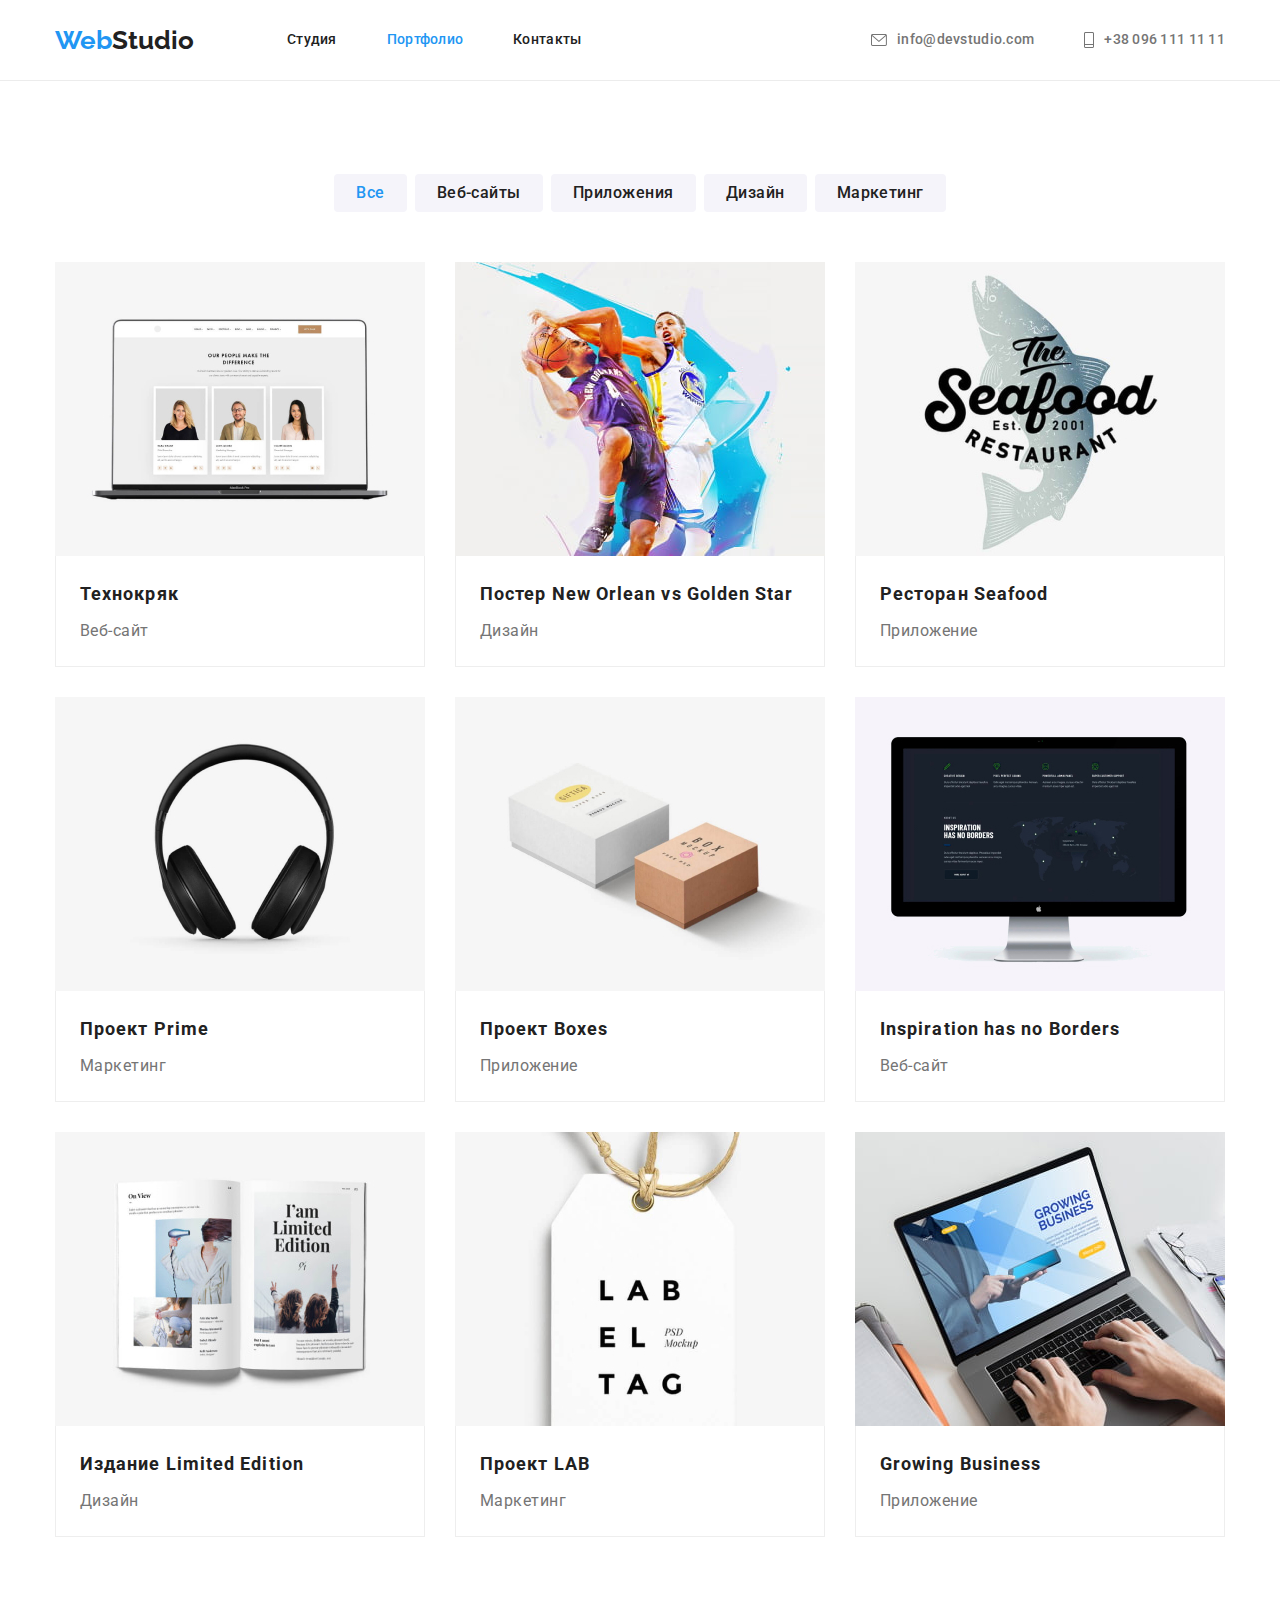
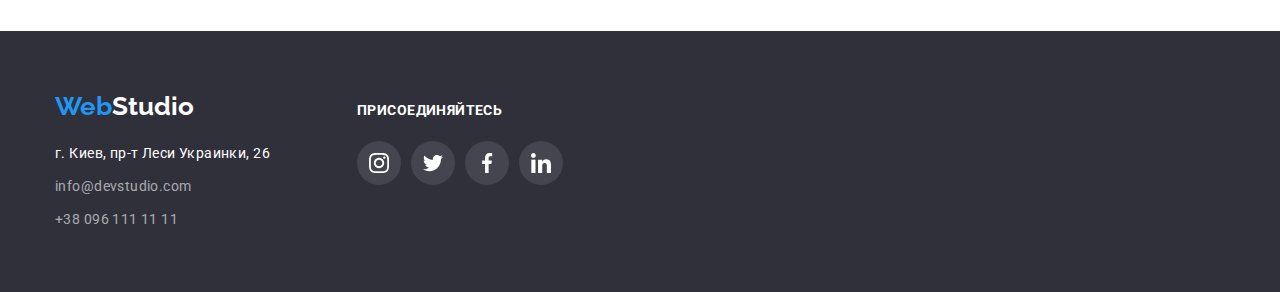
==== portfolio.html @ 27eedb8b "Add new files" ====
<!DOCTYPE html>
<html lang="ru">
  <head>
    <meta charset="UTF-8" />
    <meta http-equiv="X-UA-Compatible" content="IE=edge" />
    <meta name="viewport" content="width=device-width, initial-scale=1.0" />
    <title>WebStudio</title>
    <link
      rel="stylesheet"
      href="https://cdnjs.cloudflare.com/ajax/libs/modern-normalize/1.1.0/modern-normalize.min.css"
      integrity="sha512-wpPYUAdjBVSE4KJnH1VR1HeZfpl1ub8YT/NKx4PuQ5NmX2tKuGu6U/JRp5y+Y8XG2tV+wKQpNHVUX03MfMFn9Q=="
      crossorigin="anonymous"
      referrerpolicy="no-referrer"
    />
    <link rel="preconnect" href="https://fonts.googleapis.com" />
    <link rel="preconnect" href="https://fonts.gstatic.com" crossorigin />
    <link
      href="https://fonts.googleapis.com/css2?family=Raleway:wght@700&family=Roboto:wght@400;500;700;900&display=swap"
      rel="stylesheet"
    />
    <link rel="stylesheet" href="./css/reset.css" />
    <link rel="stylesheet" href="./css/style.css" />
  </head>
  <body>
    <header class="header">
      <div class="container header-container">
        <nav class="header-link">
          <a href="./index.html" class="logo" lang="en"
            >Web<span class="logo-text">Studio</span></a
          >
          <ul class="navigation-list">
            <li class="navigation-item">
              <a href="./index.html" class="navigation link">Студия</a>
            </li>
            <li class="navigation-item">
              <a href="./portfolio.html" class="navigation link current">Портфолио</a>
            </li>
            <li class="navigation-item">
              <a href="#" class="navigation link">Контакты</a>
            </li>
          </ul>
        </nav>
        <ul class="header-contacts">
          <li class="header-contacts-item">
            <a href="mailto:info@devstudio.com" class="header-nav link">
              <svg class="contacts-icon" width="16" height="12">
                <use href="./img/icons.svg#icon-mail"></use>
              </svg>
              info@devstudio.com</a
            >
          </li>
          <li class="header-contacts-item">
            <a href="tel:+380961111111" class="header-nav link">
              <svg class="contacts-icon" width="10" height="16">
                <use href="./img/icons.svg#icon-phone"></use>
              </svg>
              +38 096 111 11 11
            </a>
          </li>
        </ul>
      </div>
    </header>
    <main class="box">
      <section class="section">
        <h1 class="hidden-title">Блок кнопок</h1>
        <div class="container">
          <ul class="button-list">
            <li class="button-item">
              <button type="button" class="portfolio-btn current">Все</button>
            </li>
            <li class="button-item">
              <button type="button" class="portfolio-btn">Веб-сайты</button>
            </li>
            <li class="button-item">
              <button type="button" class="portfolio-btn">Приложения</button>
            </li>
            <li class="button-item">
              <button type="button" class="portfolio-btn">Дизайн</button>
            </li>
            <li class="button-item">
              <button type="button" class="portfolio-btn">Маркетинг</button>
            </li>
          </ul>
          <ul class="benefits">
            <li class="benefits-item">
              <a href="#" class="benefits-link">
                <div class="benefits-card">
                  <img
                    src="./img/img-21.jpg"
                    alt="Веб-сайт Проект 1"
                    width="370"
                    height="294"
                  />
                </div>
                <div class="benefits-content">
                  <h2 class="benefits-title">Технокряк</h2>
                  <p class="benefits-text">Веб-сайт</p>
                </div>
              </a>
            </li>
            <li class="benefits-item">
            <a href="#" class="benefits-link">
              <div class="benefits-card">
                <img
                  src="./img/img-22.jpg"
                  alt="Дизайн Проект 2"
                  width="370"
                  height="294"
                />
              </div>
              <div class="benefits-content">
                <h2 class="benefits-title">
                  Постер <span lang="en">New Orlean vs Golden Star</span>
                </h2>
                <p class="benefits-text">Дизайн</p>
              </div>
            </a>
            </li>
            <li class="benefits-item">
              <a href="#" class="benefits-link">
              <div class="benefits-card">
                <img
                  src="./img/img-23.jpg"
                  alt="Приложение Проект 3"
                  width="370"
                  height="294"
                />
              </div>
              <div class="benefits-content">
                <h2 class="benefits-title">
                  Ресторан <span lang="en">Seafood</span>
                </h2>
                <p class="benefits-text">Приложение</p>
              </div>
            </a>
            </li>
            <li class="benefits-item">
            <a href="#" class="benefits-link">
              <div class="benefits-card">
                <img
                  src="./img/img-24.jpg"
                  alt="Маркетинг Проект 4"
                  width="370"
                  height="294"
                />
              </div>
              <div class="benefits-content">
                <h2 class="benefits-title">
                  Проект <span lang="en">Prime</span>
                </h2>
                <p class="benefits-text">Маркетинг</p>
              </div>
            </a>
            </li>
            <li class="benefits-item">
            <a href="#" class="benefits-link">
              <div class="benefits-card">
                <img
                  src="./img/img-25.jpg"
                  alt="Приложение Проект 5"
                  width="370"
                  height="294"
                />
              </div>
              <div class="benefits-content">
                <h2 class="benefits-title">
                  Проект <span lang="en">Boxes</span>
                </h2>
                <p class="benefits-text">Приложение</p>
              </div>
            </a>
            </li>
            <li class="benefits-item">
            <a href="#" class="benefits-link">
              <div class="benefits-card">
                <img
                  src="./img/img-26.jpg"
                  alt="Веб-сайт Проект 6"
                  width="370"
                  height="294"
                />
              </div>
              <div class="benefits-content">
                <h2 class="benefits-title" lang="en">
                  Inspiration has no Borders
                </h2>
                <p class="benefits-text">Веб-сайт</p>
              </div>
            </a>
            </li>
            <li class="benefits-item">
            <a href="#" class="benefits-link">
              <div class="benefits-card">
                <img
                  src="./img/img-27.jpg"
                  alt="Дизайн Проект 7"
                  width="370"
                  height="294"
                />
              </div>
              <div class="benefits-content">
                <h2 class="benefits-title">
                  Издание <span lang="en">Limited Edition</span>
                </h2>
                <p class="benefits-text">Дизайн</p>
              </div>
            </a>
            </li>
            <li class="benefits-item">
            <a href="#" class="benefits-link">
              <div class="benefits-card">
                <img
                  src="./img/img-28.jpg"
                  alt="Маркетинг Проект 8"
                  width="370"
                  height="294"
                />
              </div>
              <div class="benefits-content">
                <h2 class="benefits-title">
                  Проект <span lang="en">LAB</span>
                </h2>
                <p class="benefits-text">Маркетинг</p>
              </div>
            </a>
            </li>
            <li class="benefits-item">
            <a href="#" class="benefits-link">
              <div class="benefits-card">
                <img
                  src="./img/img-29.jpg"
                  alt="Приложение Проект 9"
                  width="370"
                  height="294"
                />
              </div>
              <div class="benefits-content">
                <h2 class="benefits-title" lang="en">Growing Business</h2>
                <p class="benefits-text">Приложение</p>
              </div>
            </a>
            </li>
          </ul>
        </div>
      </section>
    </main>
    <footer class="footer">
      <div class="container">
        <div class="footer-contacts">
          <a href="./index.html" class="logo" lang="en"
            >Web<span class="logo-footer">Studio</span></a
          >
          <address class="contacts-list">
            <div class="footer-content">
              <ul class="footer-content-item">
                <li class="footer-contacts-address">
                  г. Киев, пр-т Леси Украинки, 26
                </li>
                <li class="footer-contacts-link">
                  <a
                    href="mailto:info@devstudio.com"
                    class="footer-contacts-link link"
                    >info@devstudio.com</a
                  >
                </li>
                <li class="footer-contacts-link">
                  <a href="tel:+380961111111" class="footer-contacts-link link"
                    >+38 096 111 11 11</a
                  >
                </li>
              </ul>
            </div>
          </address>
        </div>
        <div class="footer-slogan">
          <p class="footer-slogan-title">присоединяйтесь</p>
          <ul class="footer-slogan-list">
            <li class="footer-slogan-item">
              <a href="" class="footer-slogan-link">
                <svg class="footer-slogan-icon" width="20" height="20">
                  <use href="./img/icons.svg#icon-instagram"></use>
                </svg>
              </a>
            </li>
            <li class="footer-slogan-item">
              <a href="" class="footer-slogan-link">
                <svg class="footer-slogan-icon" width="20" height="20">
                  <use href="./img/icons.svg#icon-twitter"></use>
                </svg>
              </a>
            </li>
            <li class="footer-slogan-item">
              <a href="" class="footer-slogan-link">
                <svg class="footer-slogan-icon" width="20" height="20">
                  <use href="./img/icons.svg#icon-facebook"></use>
                </svg>
              </a>
            </li>
            <li class="footer-slogan-item">
              <a href="" class="footer-slogan-link">
                <svg class="footer-slogan-icon" width="20" height="20">
                  <use href="./img/icons.svg#icon-linkedin"></use>
                </svg>
              </a>
            </li>
          </ul>
        </div>
      </div>
    </footer>
  </body>
</html>
---- css/style.css ----
:root {
  --accent-color: #2196f3;
  --hero-btn-color: #2196f3;
  --hero-title-color: #ffffff;
  --main-title-color: #212121;
  --main-text-color: #757575;
  --typical-margin: 30px;
}

/* основной цвет шрифта черный #212121 */
/* вспомогательный текст черный #757575 */
/* цвет шрифта героя белый #FFFFFF */
/* цвет шрифта акцента голубой #2196F3 */
/* цвет фона светло-серый #E5E5E5 */
/* цвет фона героя и футера черный #2F303A */
/* цвета логотипа голубой #2196F3 и черный #000000 */

p,
h1,
h2,
h3,
h4,
h5,
h6 {
  margin: 0;
}

ul,
ol {
  margin: 0;
  padding-left: 0;
}

button {
  cursor: pointer;
}

body {
  font-size: 14px;
  font-family: "Roboto", sans-serif;
  color: var(--main-title-color);
}

img {
  display: block;
  max-width: 100%;
  height: auto;
}

.container {
  width: 1200px;
  margin: 0 auto;
  padding: 0 15px;
}

.hidden-title {
  width: 1px;
  height: 1px;
  overflow: hidden;
  opacity: 0;
  margin: -1px;
}

/* ------------WebStudio------------ */

.logo {
  font-family: "Raleway", sans-serif;
  font-style: normal;
  font-weight: 700;
  font-size: 26px;
  line-height: 1.19;
  color: var(--accent-color);
  display: flex;
  align-items: center;
  margin-right: 93px;
}

.header-link {
  display: flex;
}

.logo-text {
  color: var(--main-title-color);
}

.logo-footer {
  color: var(--hero-title-color);
}

/* ------------navigation------------ */

.navigation-list {
  display: flex;
}

.navigation {
  list-style-type: none;
  font-family: "Roboto", sans-serif;
  font-style: normal;
  font-weight: 500;
  font-size: 14px;
  line-height: 1.14;
  letter-spacing: 0.02em;
  color: var(--main-title-color);
  padding: 32px 0;
  display: flex;
}

.header {
  border-bottom: 1px solid #ececec;
}

.header .container {
  display: flex;
  align-items: center;
}

.navigation-item {
  list-style-type: none;
}

.navigation-item:not(:last-child) {
  margin-right: 50px;
}

.header-nav {
  font-family: "Roboto", sans-serif;
  font-style: normal;
  font-weight: 500;
  font-size: 14px;
  line-height: 1.14;
  letter-spacing: 0.02em;
  color: var(--main-text-color);
  display: flex;
  padding: 32px 0;
}

.header-contacts {
  list-style-type: none;
  display: flex;
  margin-left: auto;
}

.header-contacts-item:not(:last-child) {
  margin-right: 50px;
}

.header-nav .link:hover,
.header-nav .link:focus {
  color: var(--accent-color);
  text-shadow: 0px 4px 4px rgba(0, 0, 0, 0.25);
}

.link:hover,
.link:focus {
  color: var(--accent-color);
  text-shadow: 0px 4px 4px rgba(0, 0, 0, 0.25);
}

.contacts-icon {
  display: flex;
  align-items: center;
  justify-content: center;
  margin-right: 10px;
  fill: currentColor;
}

/* ------------hero------------ */
.hero {
  background-color: #2f303a;
  background-image: linear-gradient(
      rgba(47, 48, 58, 0.4),
      rgba(47, 48, 58, 0.4)
    ),
    url(../img/hero-bg.jpg);
  background-repeat: no-repeat;
  background-position: center;
  background-size: cover;
  max-width: 1600px;
  margin: 0 auto;
  text-align: center;
  padding: 200px 0;
}

.title {
  font-weight: 700;
  font-size: 36px;
  line-height: 1.17;
  text-align: center;
  letter-spacing: 0.03em;
  color: var(--main-title-color);
  margin-bottom: 50px;
}

.section-title {
  font-weight: 900;
  font-size: 44px;
  line-height: 1.36;
  letter-spacing: 0.06em;
  text-transform: uppercase;
  color: var(--hero-title-color);
  text-align: center;
  max-width: 696px;
  margin: 0 auto;
  margin-bottom: var(--typical-margin);
}

.section-btn {
  cursor: pointer;
  font-family: inherit;
  font-weight: 700;
  font-size: 16px;
  line-height: 1.88;
  letter-spacing: 0.06em;
  color: #ffffff;
  background-color: var(--hero-btn-color);
  display: inline-block;
  padding: 10px 32px;
  margin: 0 auto;
  border: none;
  border-radius: 4px;
}

.section-btn:hover,
.section-btn:focus {
  background: #188ce8;
  box-shadow: 0px 4px 4px rgba(0, 0, 0, 0.15);
  border-radius: 4px;
}

/* ------------about------------ */

.about {
  padding: 94px 0;
}

.about-list {
  list-style-type: none;
  padding: 0;
  display: flex;
  flex-wrap: nowrap;
}

.about-card {
  height: 120px;
  display: flex;
  align-items: center;
  justify-content: center;
  background: #f5f4fa;
  border-radius: 4px;
}

.card-thumb {
  max-width: 270px;
}

.about-item:not(:last-child) {
  margin-right: 30px;
}

/* .about-text:not(:last-child) {
  margin-right: 30px;
} */

.about-title {
  font-weight: 700;
  font-size: 14px;
  line-height: calc(16 / 14);
  letter-spacing: 0.03em;
  text-transform: uppercase;
  color: var(--main-title-color);
  margin-top: 30px;
  margin-bottom: 10px;
}

.about-text {
  font-weight: 400;
  font-size: 14px;
  line-height: 1.71;
  letter-spacing: 0.03em;
  color: var(--main-text-color);
  min-width: 270px;
  height: 75px;
}

.about-list > .about-text {
  flex-basis: calc(100% / 4);
}

/* ------------gallery------------ */

.gallery {
  padding-bottom: 94px;
}

.gallery-list {
  list-style-type: none;
  display: flex;
  flex-wrap: nowrap;
  margin: -15px;
}

.gallery-item {
  flex-basis: calc(100% / 3 - 30px);
  margin: 15px;
}

/* ------------team------------ */
.team {
  background-color: #f5f4fa;
  padding: 94px 0;
}

.team-list {
  list-style-type: none;
  display: flex;
}

.team-item:not(:last-child) {
  margin-right: 30px;
}

.team-item {
  width: calc((100% - 30px) / 4);
  background-color: var(--hero-title-color);
  box-shadow: 0px 1px 3px rgba(0, 0, 0, 0.12), 0px 1px 1px rgba(0, 0, 0, 0.14),
    0px 2px 1px rgba(0, 0, 0, 0.2);
  border-radius: 0px 0px 4px 4px;
}

.team-item-card {
  padding-top: var(--typical-margin);
  padding-bottom: var(--typical-margin);
}

.team-item-title {
  font-weight: 500;
  font-weight: bold;
  font-size: 16px;
  line-height: calc(19 / 16);
  text-align: center;
  letter-spacing: 0.03em;
  color: var(--main-title-color);
  margin-bottom: 10px;
}

.team-item-text {
  font-weight: 400;
  font-size: 16px;
  line-height: calc(19 / 16);
  text-align: center;
  letter-spacing: 0.03em;
  color: var(--main-text-color);
  margin-bottom: 16px;
}

.team-soc-list {
  list-style-type: none;
  display: flex;
  justify-content: center;
}

.team-soc-item {
  width: 44px;
  height: 44px;
  margin-right: 10px;
}

.team-soc-item:last-child {
  margin-right: 0;
}

.team-soc-link {
  width: 100%;
  height: 100%;
  background-color: var(--hero-title-color);
  border-radius: 50%;
  display: flex;
  align-items: center;
  justify-content: center;
  fill: #afb1b8;
}

.team-soc-link:hover,
.team-soc-link:focus {
  background-color: #2196f3;
}

.team-soc-link:hover .team-soc-icon,
.team-soc-link:focus .team-soc-icon {
  fill: #ffffff;
}

/* ------------clients------------ */

.clients {
  padding: 94px 0;
}

.clients-list {
  list-style-type: none;
  display: flex;
  justify-content: center;
}

.clients-item {
  width: 170px;
  height: 92px;
  margin-right: var(--typical-margin);
  border-radius: 4px;
  outline: 1px solid #afb1b8;
}

.clients-item:last-child {
  margin-right: 0;
}

.clients-link {
  width: 100%;
  height: 100%;
  display: flex;
  align-items: center;
  justify-content: center;
  fill: #afb1b8;
}

.clients-item:hover,
.clients-item:focus {
  outline: 1px solid var(--accent-color);
}

.clients-link:hover,
.clients-link:focus {
  fill: var(--accent-color);
}

/* ------------portfolio------------ */

.section {
  padding: 94px 0;
}

.portfolio-btn {
  font-weight: 500;
  font-size: 16px;
  line-height: 1.62;
  text-align: center;
  letter-spacing: 0.03em;
  cursor: pointer;
  color: var(--main-title-color);
  background: #F5F4FA;
  display: inline-block;
  border: none;
  border-radius: 4px;
  padding: 6px 22px;
}

.button-item:not(:last-child) {
  margin-right: 8px;
}

.portfolio-btn .current:hover 
.portfolio-btn .current:focus {
  background-color: var(--hero-btn-color);
  color: var(--hero-title-color);
}

.portfolio-btn:hover,
.portfolio-btn:focus {
  background-color: var(--hero-btn-color);
  color: var(--hero-title-color);
  box-shadow: 0px 3px 1px rgba(0, 0, 0, 0.1), 0px 1px 2px rgba(0, 0, 0, 0.08),
    0px 2px 2px rgba(0, 0, 0, 0.12);
}

.button-list {
  list-style-type: none;
  display: flex;
  justify-content: center;
  margin-bottom: 50px;
}

.benefits {
  list-style-type: none;
  display: flex;
  flex-wrap: wrap;
  justify-content: center;
  margin-top: -30px;
  margin-left: -30px;
}

.benefits > .benefits-item {
  flex-basis: calc(100% / 3 - 30px);
  margin-left: var(--typical-margin);
  margin-top: var(--typical-margin);
  max-width: 370px;
  background: var(--hero-title-color);
}

.benefits-link {
  display: flex;
  display: inline-block;
}

.benefits-link:hover,
.benefits-link:focus {
  box-shadow: 0px 1px 1px rgba(0, 0, 0, 0.12), 0px 4px 4px rgba(0, 0, 0, 0.06),
    1px 4px 6px rgba(0, 0, 0, 0.16);
}

.benefits-content {
  padding: 20px 24px;
  border-right: 1px solid #eeeeee;
  border-left: 1px solid #eeeeee;
  border-bottom: 1px solid #eeeeee;
}

.benefits-title {
  font-weight: 700;
  font-size: 18px;
  line-height: 2;
  letter-spacing: 0.06em;
  color: var(--main-title-color);
  margin-bottom: 4px;
}

.benefits-text {
  font-weight: 400;
  font-size: 16px;
  line-height: 1.88;
  letter-spacing: 0.03em;
  color: var(--main-text-color);
}

.current {
  color: var(--hero-btn-color);
}

/* ------------footer------------ */

.footer {
  background-color: #2f303a;
  padding: 60px 0;
}

.footer .container {
  display: flex;
  align-items: baseline;
}

.footer-contacts {
  margin-right: 70px;
}

.footer-content {
  max-width: 231px;
  min-height: 81px;
  margin-top: 20px;
}

.footer-content-item {
  list-style-type: none;
}

.footer-contacts-address {
  font-style: normal;
  font-weight: 400;
  font-size: 14px;
  line-height: 1.71;
  letter-spacing: 0.03em;
  color: var(--hero-title-color);
  margin-bottom: 9px;
}

.footer-contacts-link {
  font-style: normal;
  font-size: 14px;
  line-height: 1.71;
  letter-spacing: 0.03em;
  color: rgba(255, 255, 255, 0.6);
}

.footer-contacts-link:not(:last-child) {
  margin-bottom: 9px;
}

.footer-slogan {
  margin-right: 70px;
}

.footer-slogan-list {
  list-style-type: none;
  display: flex;
  justify-content: center;
}

.footer-slogan-title {
  font-family: "Roboto";
  font-style: normal;
  font-weight: 700;
  font-size: 14px;
  letter-spacing: 0.03em;
  text-transform: uppercase;
  color: #ffffff;
  margin-bottom: 20px;
  text-align: left;
}

.footer-slogan-item {
  width: 44px;
  height: 44px;
  margin-right: 10px;
}

.footer-slogan-link {
  width: 100%;
  height: 100%;
  background: rgba(255, 255, 255, 0.1);
  border-radius: 50%;
  display: flex;
  align-items: center;
  justify-content: center;
  fill: var(--hero-title-color);
}

.footer-slogan-link:hover,
.footer-slogan-link:focus {
  background-color: #2196f3;
}
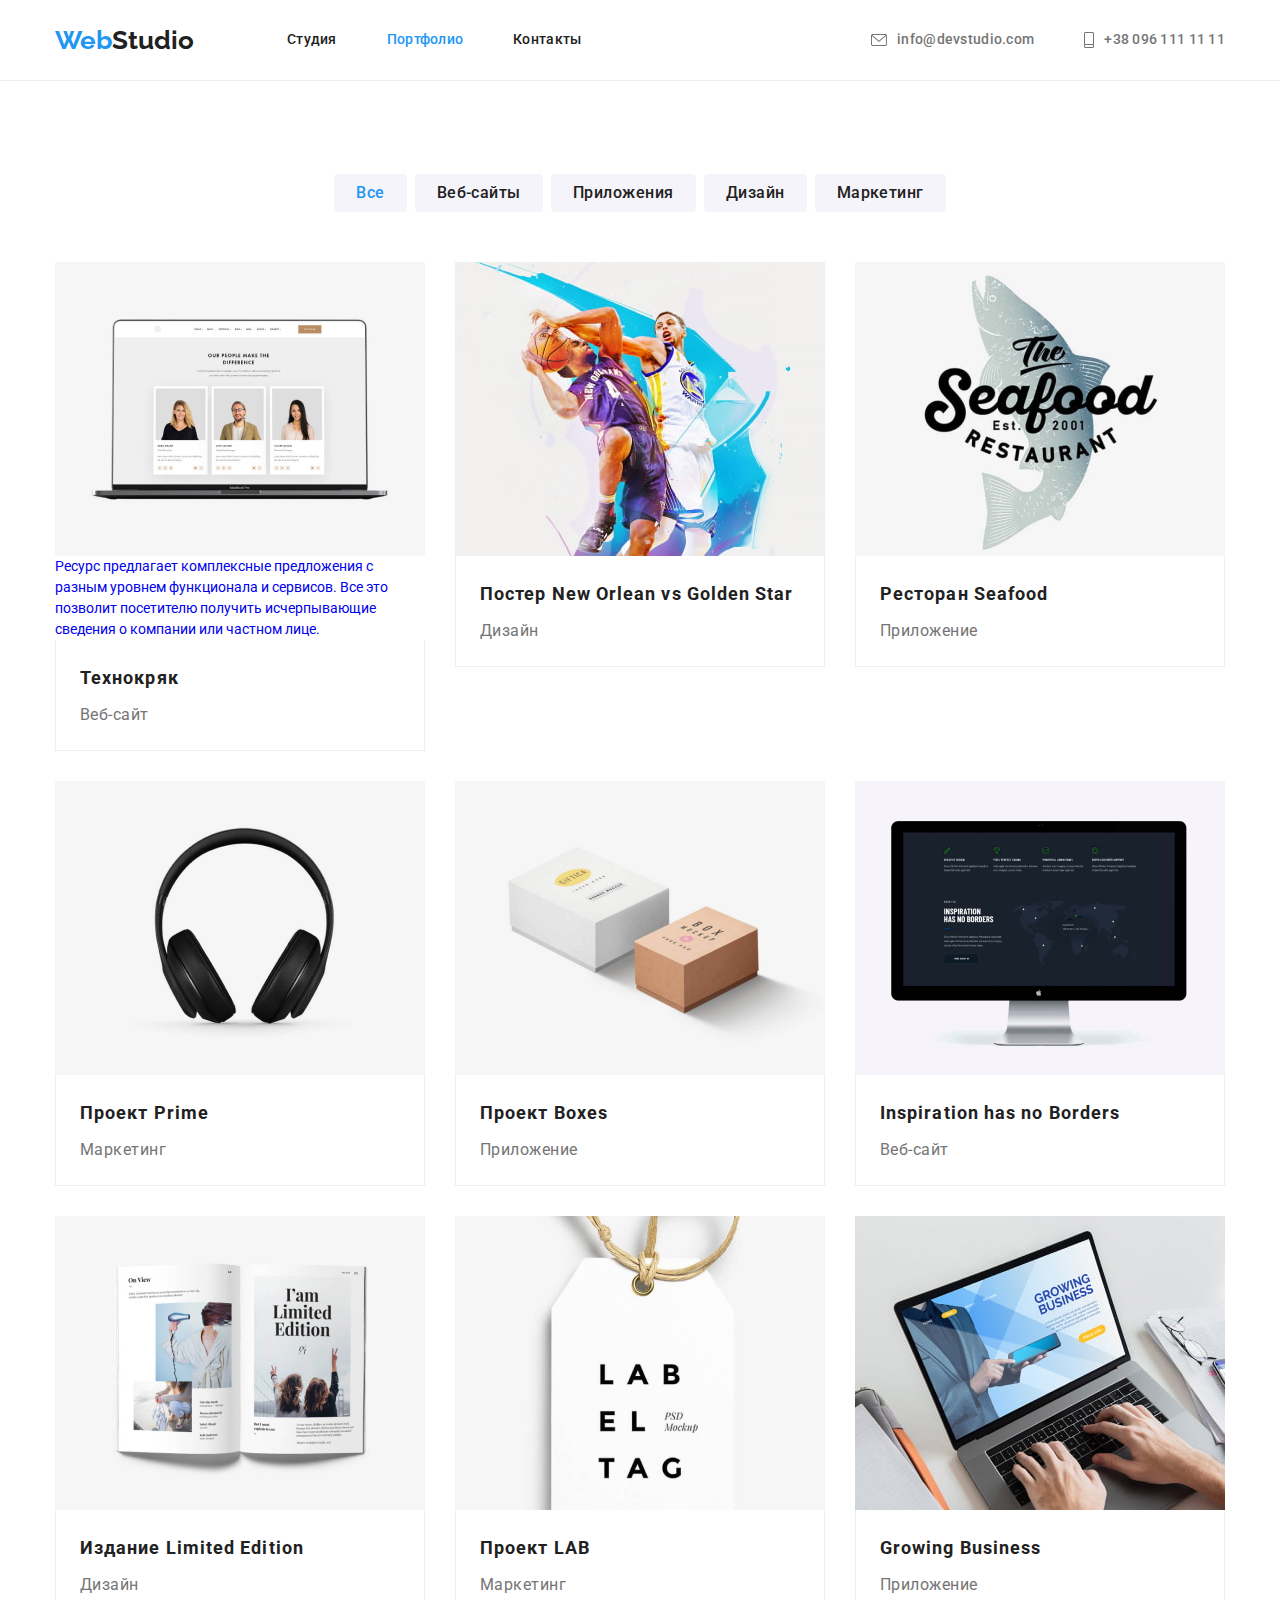
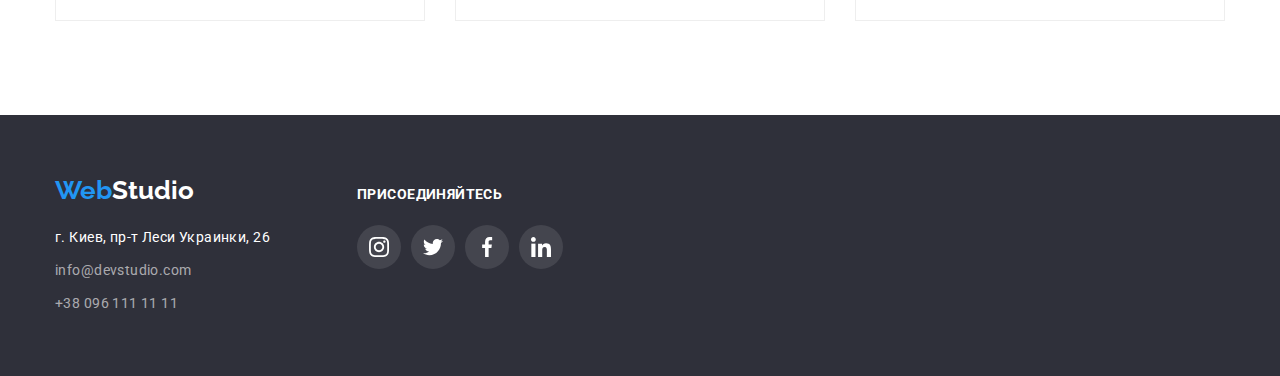
==== commit 3ec83090: "add blue overlay portfolio.html" ====
--- a/portfolio.html
+++ b/portfolio.html
@@ -33,7 +33,9 @@
               <a href="./index.html" class="navigation link">Студия</a>
             </li>
             <li class="navigation-item">
-              <a href="./portfolio.html" class="navigation link current">Портфолио</a>
+              <a href="./portfolio.html" class="navigation link current"
+                >Портфолио</a
+              >
             </li>
             <li class="navigation-item">
               <a href="#" class="navigation link">Контакты</a>
@@ -91,6 +93,11 @@
                     width="370"
                     height="294"
                   />
+                  <p class="benefits-top-text">
+                    Ресурс предлагает комплексные предложения с разным уровнем
+                    функционала и сервисов. Все это позволит посетителю получить
+                    исчерпывающие сведения о компании или частном лице.
+                  </p>
                 </div>
                 <div class="benefits-content">
                   <h2 class="benefits-title">Технокряк</h2>
@@ -99,146 +106,146 @@
               </a>
             </li>
             <li class="benefits-item">
-            <a href="#" class="benefits-link">
-              <div class="benefits-card">
-                <img
-                  src="./img/img-22.jpg"
-                  alt="Дизайн Проект 2"
-                  width="370"
-                  height="294"
-                />
-              </div>
-              <div class="benefits-content">
-                <h2 class="benefits-title">
-                  Постер <span lang="en">New Orlean vs Golden Star</span>
-                </h2>
-                <p class="benefits-text">Дизайн</p>
-              </div>
-            </a>
-            </li>
-            <li class="benefits-item">
-              <a href="#" class="benefits-link">
-              <div class="benefits-card">
-                <img
-                  src="./img/img-23.jpg"
-                  alt="Приложение Проект 3"
-                  width="370"
-                  height="294"
-                />
-              </div>
-              <div class="benefits-content">
-                <h2 class="benefits-title">
-                  Ресторан <span lang="en">Seafood</span>
-                </h2>
-                <p class="benefits-text">Приложение</p>
-              </div>
-            </a>
-            </li>
-            <li class="benefits-item">
-            <a href="#" class="benefits-link">
-              <div class="benefits-card">
-                <img
-                  src="./img/img-24.jpg"
-                  alt="Маркетинг Проект 4"
-                  width="370"
-                  height="294"
-                />
-              </div>
-              <div class="benefits-content">
-                <h2 class="benefits-title">
-                  Проект <span lang="en">Prime</span>
-                </h2>
-                <p class="benefits-text">Маркетинг</p>
-              </div>
-            </a>
-            </li>
-            <li class="benefits-item">
-            <a href="#" class="benefits-link">
-              <div class="benefits-card">
-                <img
-                  src="./img/img-25.jpg"
-                  alt="Приложение Проект 5"
-                  width="370"
-                  height="294"
-                />
-              </div>
-              <div class="benefits-content">
-                <h2 class="benefits-title">
-                  Проект <span lang="en">Boxes</span>
-                </h2>
-                <p class="benefits-text">Приложение</p>
-              </div>
-            </a>
-            </li>
-            <li class="benefits-item">
-            <a href="#" class="benefits-link">
-              <div class="benefits-card">
-                <img
-                  src="./img/img-26.jpg"
-                  alt="Веб-сайт Проект 6"
-                  width="370"
-                  height="294"
-                />
-              </div>
-              <div class="benefits-content">
-                <h2 class="benefits-title" lang="en">
-                  Inspiration has no Borders
-                </h2>
-                <p class="benefits-text">Веб-сайт</p>
-              </div>
-            </a>
-            </li>
-            <li class="benefits-item">
-            <a href="#" class="benefits-link">
-              <div class="benefits-card">
-                <img
-                  src="./img/img-27.jpg"
-                  alt="Дизайн Проект 7"
-                  width="370"
-                  height="294"
-                />
-              </div>
-              <div class="benefits-content">
-                <h2 class="benefits-title">
-                  Издание <span lang="en">Limited Edition</span>
-                </h2>
-                <p class="benefits-text">Дизайн</p>
-              </div>
-            </a>
-            </li>
-            <li class="benefits-item">
-            <a href="#" class="benefits-link">
-              <div class="benefits-card">
-                <img
-                  src="./img/img-28.jpg"
-                  alt="Маркетинг Проект 8"
-                  width="370"
-                  height="294"
-                />
-              </div>
-              <div class="benefits-content">
-                <h2 class="benefits-title">
-                  Проект <span lang="en">LAB</span>
-                </h2>
-                <p class="benefits-text">Маркетинг</p>
-              </div>
-            </a>
-            </li>
-            <li class="benefits-item">
-            <a href="#" class="benefits-link">
-              <div class="benefits-card">
-                <img
-                  src="./img/img-29.jpg"
-                  alt="Приложение Проект 9"
-                  width="370"
-                  height="294"
-                />
-              </div>
-              <div class="benefits-content">
-                <h2 class="benefits-title" lang="en">Growing Business</h2>
-                <p class="benefits-text">Приложение</p>
-              </div>
-            </a>
+              <a href="#" class="benefits-link">
+                <div class="benefits-card">
+                  <img
+                    src="./img/img-22.jpg"
+                    alt="Дизайн Проект 2"
+                    width="370"
+                    height="294"
+                  />
+                </div>
+                <div class="benefits-content">
+                  <h2 class="benefits-title">
+                    Постер <span lang="en">New Orlean vs Golden Star</span>
+                  </h2>
+                  <p class="benefits-text">Дизайн</p>
+                </div>
+              </a>
+            </li>
+            <li class="benefits-item">
+              <a href="#" class="benefits-link">
+                <div class="benefits-card">
+                  <img
+                    src="./img/img-23.jpg"
+                    alt="Приложение Проект 3"
+                    width="370"
+                    height="294"
+                  />
+                </div>
+                <div class="benefits-content">
+                  <h2 class="benefits-title">
+                    Ресторан <span lang="en">Seafood</span>
+                  </h2>
+                  <p class="benefits-text">Приложение</p>
+                </div>
+              </a>
+            </li>
+            <li class="benefits-item">
+              <a href="#" class="benefits-link">
+                <div class="benefits-card">
+                  <img
+                    src="./img/img-24.jpg"
+                    alt="Маркетинг Проект 4"
+                    width="370"
+                    height="294"
+                  />
+                </div>
+                <div class="benefits-content">
+                  <h2 class="benefits-title">
+                    Проект <span lang="en">Prime</span>
+                  </h2>
+                  <p class="benefits-text">Маркетинг</p>
+                </div>
+              </a>
+            </li>
+            <li class="benefits-item">
+              <a href="#" class="benefits-link">
+                <div class="benefits-card">
+                  <img
+                    src="./img/img-25.jpg"
+                    alt="Приложение Проект 5"
+                    width="370"
+                    height="294"
+                  />
+                </div>
+                <div class="benefits-content">
+                  <h2 class="benefits-title">
+                    Проект <span lang="en">Boxes</span>
+                  </h2>
+                  <p class="benefits-text">Приложение</p>
+                </div>
+              </a>
+            </li>
+            <li class="benefits-item">
+              <a href="#" class="benefits-link">
+                <div class="benefits-card">
+                  <img
+                    src="./img/img-26.jpg"
+                    alt="Веб-сайт Проект 6"
+                    width="370"
+                    height="294"
+                  />
+                </div>
+                <div class="benefits-content">
+                  <h2 class="benefits-title" lang="en">
+                    Inspiration has no Borders
+                  </h2>
+                  <p class="benefits-text">Веб-сайт</p>
+                </div>
+              </a>
+            </li>
+            <li class="benefits-item">
+              <a href="#" class="benefits-link">
+                <div class="benefits-card">
+                  <img
+                    src="./img/img-27.jpg"
+                    alt="Дизайн Проект 7"
+                    width="370"
+                    height="294"
+                  />
+                </div>
+                <div class="benefits-content">
+                  <h2 class="benefits-title">
+                    Издание <span lang="en">Limited Edition</span>
+                  </h2>
+                  <p class="benefits-text">Дизайн</p>
+                </div>
+              </a>
+            </li>
+            <li class="benefits-item">
+              <a href="#" class="benefits-link">
+                <div class="benefits-card">
+                  <img
+                    src="./img/img-28.jpg"
+                    alt="Маркетинг Проект 8"
+                    width="370"
+                    height="294"
+                  />
+                </div>
+                <div class="benefits-content">
+                  <h2 class="benefits-title">
+                    Проект <span lang="en">LAB</span>
+                  </h2>
+                  <p class="benefits-text">Маркетинг</p>
+                </div>
+              </a>
+            </li>
+            <li class="benefits-item">
+              <a href="#" class="benefits-link">
+                <div class="benefits-card">
+                  <img
+                    src="./img/img-29.jpg"
+                    alt="Приложение Проект 9"
+                    width="370"
+                    height="294"
+                  />
+                </div>
+                <div class="benefits-content">
+                  <h2 class="benefits-title" lang="en">Growing Business</h2>
+                  <p class="benefits-text">Приложение</p>
+                </div>
+              </a>
             </li>
           </ul>
         </div>
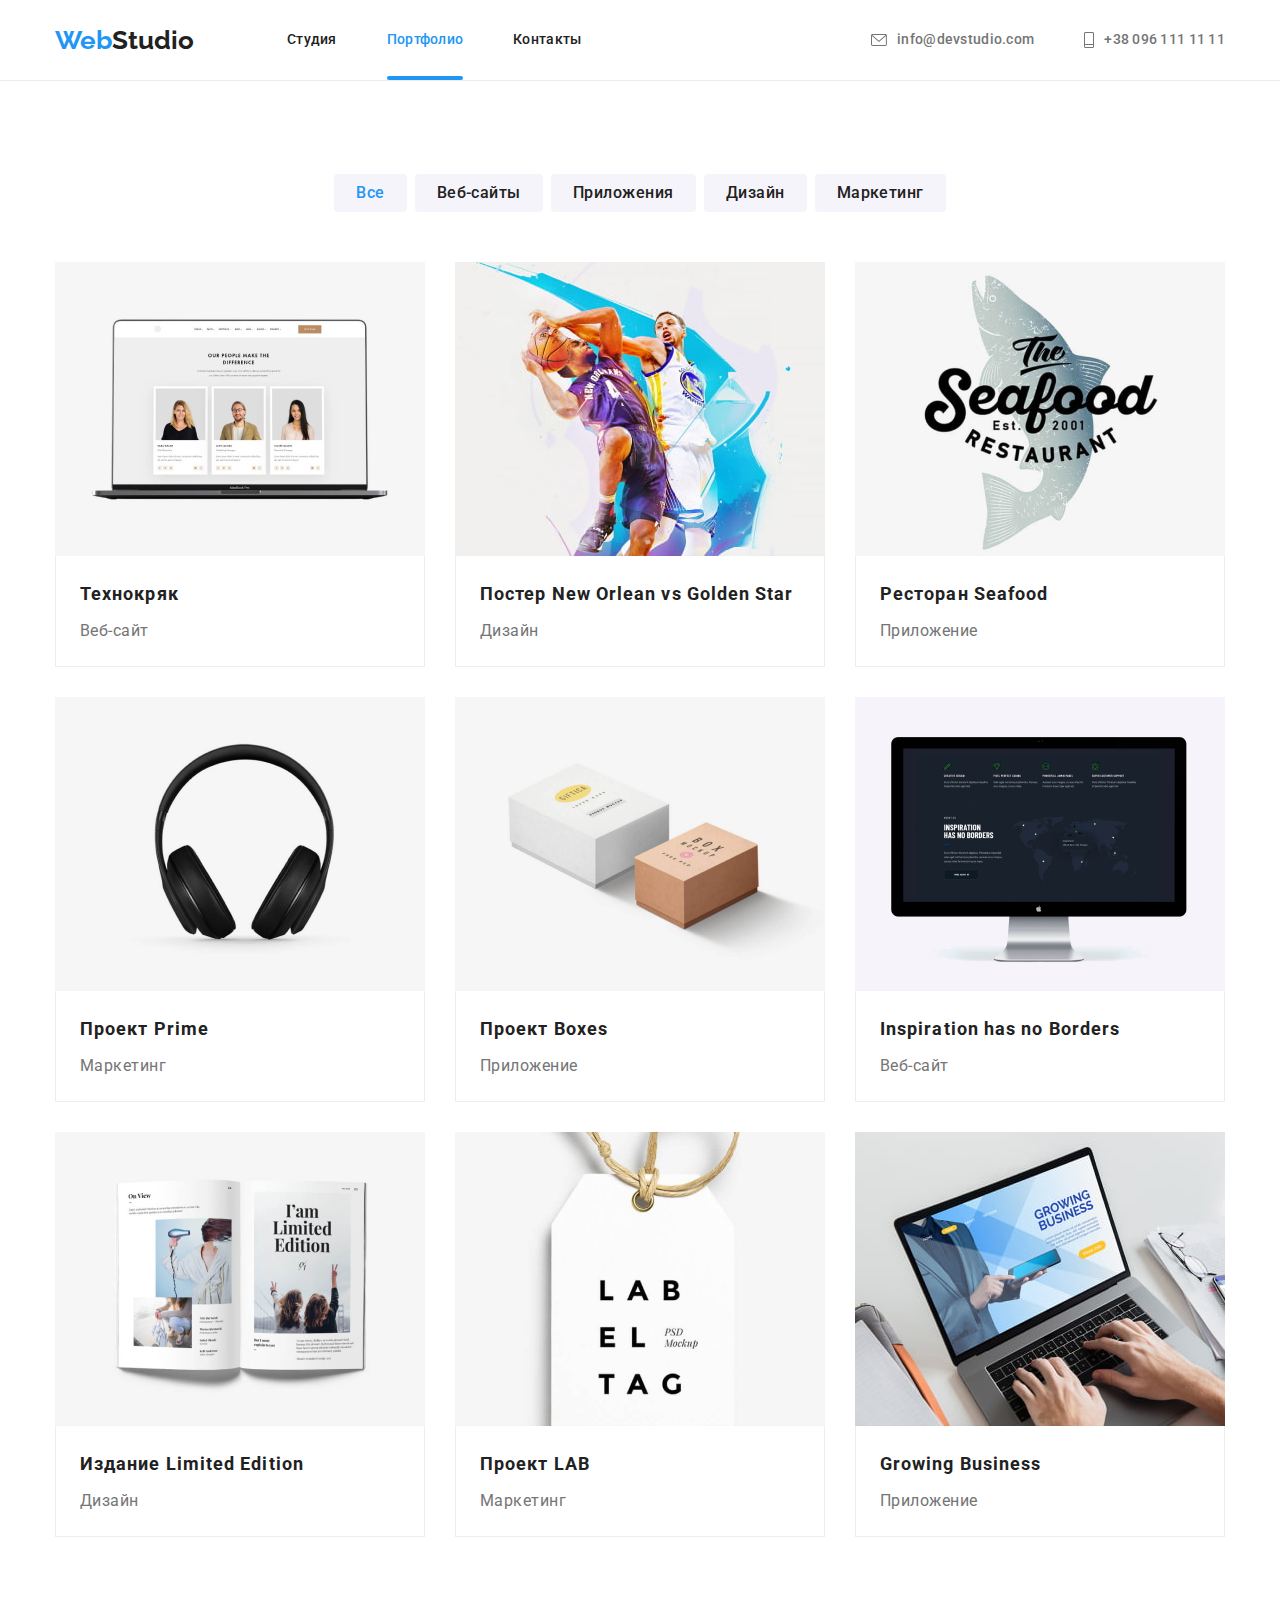
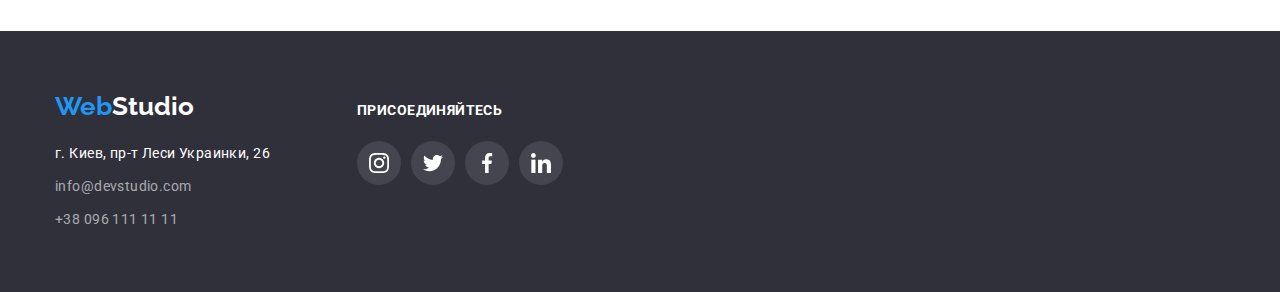
==== commit 2c774351: "add overlay in portfolio css" ====
--- a/portfolio.html
+++ b/portfolio.html
@@ -114,6 +114,11 @@
                     width="370"
                     height="294"
                   />
+                  <p class="benefits-top-text">
+                    Ресурс предлагает комплексные предложения с разным уровнем
+                    функционала и сервисов. Все это позволит посетителю получить
+                    исчерпывающие сведения о компании или частном лице.
+                  </p>
                 </div>
                 <div class="benefits-content">
                   <h2 class="benefits-title">
@@ -132,6 +137,11 @@
                     width="370"
                     height="294"
                   />
+                  <p class="benefits-top-text">
+                    Ресурс предлагает комплексные предложения с разным уровнем
+                    функционала и сервисов. Все это позволит посетителю получить
+                    исчерпывающие сведения о компании или частном лице.
+                  </p>
                 </div>
                 <div class="benefits-content">
                   <h2 class="benefits-title">
@@ -150,6 +160,11 @@
                     width="370"
                     height="294"
                   />
+                  <p class="benefits-top-text">
+                    Ресурс предлагает комплексные предложения с разным уровнем
+                    функционала и сервисов. Все это позволит посетителю получить
+                    исчерпывающие сведения о компании или частном лице.
+                  </p>
                 </div>
                 <div class="benefits-content">
                   <h2 class="benefits-title">
@@ -168,6 +183,11 @@
                     width="370"
                     height="294"
                   />
+                  <p class="benefits-top-text">
+                    Ресурс предлагает комплексные предложения с разным уровнем
+                    функционала и сервисов. Все это позволит посетителю получить
+                    исчерпывающие сведения о компании или частном лице.
+                  </p>
                 </div>
                 <div class="benefits-content">
                   <h2 class="benefits-title">
@@ -186,6 +206,11 @@
                     width="370"
                     height="294"
                   />
+                  <p class="benefits-top-text">
+                    Ресурс предлагает комплексные предложения с разным уровнем
+                    функционала и сервисов. Все это позволит посетителю получить
+                    исчерпывающие сведения о компании или частном лице.
+                  </p>
                 </div>
                 <div class="benefits-content">
                   <h2 class="benefits-title" lang="en">
@@ -204,6 +229,11 @@
                     width="370"
                     height="294"
                   />
+                  <p class="benefits-top-text">
+                    Ресурс предлагает комплексные предложения с разным уровнем
+                    функционала и сервисов. Все это позволит посетителю получить
+                    исчерпывающие сведения о компании или частном лице.
+                  </p>
                 </div>
                 <div class="benefits-content">
                   <h2 class="benefits-title">
@@ -222,6 +252,11 @@
                     width="370"
                     height="294"
                   />
+                  <p class="benefits-top-text">
+                    Ресурс предлагает комплексные предложения с разным уровнем
+                    функционала и сервисов. Все это позволит посетителю получить
+                    исчерпывающие сведения о компании или частном лице.
+                  </p>
                 </div>
                 <div class="benefits-content">
                   <h2 class="benefits-title">
@@ -240,6 +275,11 @@
                     width="370"
                     height="294"
                   />
+                  <p class="benefits-top-text">
+                    Ресурс предлагает комплексные предложения с разным уровнем
+                    функционала и сервисов. Все это позволит посетителю получить
+                    исчерпывающие сведения о компании или частном лице.
+                  </p>
                 </div>
                 <div class="benefits-content">
                   <h2 class="benefits-title" lang="en">Growing Business</h2>
--- a/css/style.css
+++ b/css/style.css
@@ -104,6 +104,7 @@
   color: var(--main-title-color);
   padding: 32px 0;
   display: flex;
+  position: relative;
 }
 
 .header {
@@ -121,6 +122,17 @@
 
 .navigation-item:not(:last-child) {
   margin-right: 50px;
+}
+
+.navigation.current::after {
+  content: "";
+  position: absolute;
+  width: 100%;
+  height: 4px;
+  background-color: var(--hero-btn-color);
+  border-radius: 2px;
+  left: 0;
+  bottom: 0;
 }
 
 .header-nav {
@@ -149,12 +161,16 @@
 .header-nav .link:focus {
   color: var(--accent-color);
   text-shadow: 0px 4px 4px rgba(0, 0, 0, 0.25);
+  transition: color 250ms cubic-bezier(0.4, 0, 0.2, 1);
+  transition: text-shadow 250ms cubic-bezier(0.4, 0, 0.2, 1);
 }
 
 .link:hover,
 .link:focus {
   color: var(--accent-color);
   text-shadow: 0px 4px 4px rgba(0, 0, 0, 0.25);
+  transition: color 250ms cubic-bezier(0.4, 0, 0.2, 1);
+  transition: text-shadow 250ms cubic-bezier(0.4, 0, 0.2, 1);
 }
 
 .contacts-icon {
@@ -226,6 +242,8 @@
   background: #188ce8;
   box-shadow: 0px 4px 4px rgba(0, 0, 0, 0.15);
   border-radius: 4px;
+  transition: background 250ms cubic-bezier(0.4, 0, 0.2, 1);
+  transition: box-shadow 250ms cubic-bezier(0.4, 0, 0.2, 1);
 }
 
 /* ------------about------------ */
@@ -384,11 +402,13 @@
 .team-soc-link:hover,
 .team-soc-link:focus {
   background-color: #2196f3;
+  transition: background-color 250ms cubic-bezier(0.4, 0, 0.2, 1);
 }
 
 .team-soc-link:hover .team-soc-icon,
 .team-soc-link:focus .team-soc-icon {
   fill: #ffffff;
+  transition: fill 250ms cubic-bezier(0.4, 0, 0.2, 1);
 }
 
 /* ------------clients------------ */
@@ -427,11 +447,13 @@
 .clients-item:hover,
 .clients-item:focus {
   outline: 1px solid var(--accent-color);
+  transition: outline 250ms cubic-bezier(0.4, 0, 0.2, 1);
 }
 
 .clients-link:hover,
 .clients-link:focus {
   fill: var(--accent-color);
+  transition: fill 250ms cubic-bezier(0.4, 0, 0.2, 1);
 }
 
 /* ------------portfolio------------ */
@@ -448,7 +470,7 @@
   letter-spacing: 0.03em;
   cursor: pointer;
   color: var(--main-title-color);
-  background: #F5F4FA;
+  background: #f5f4fa;
   display: inline-block;
   border: none;
   border-radius: 4px;
@@ -459,8 +481,7 @@
   margin-right: 8px;
 }
 
-.portfolio-btn .current:hover 
-.portfolio-btn .current:focus {
+.portfolio-btn .current:hover .portfolio-btn .current:focus {
   background-color: var(--hero-btn-color);
   color: var(--hero-title-color);
 }
@@ -471,6 +492,9 @@
   color: var(--hero-title-color);
   box-shadow: 0px 3px 1px rgba(0, 0, 0, 0.1), 0px 1px 2px rgba(0, 0, 0, 0.08),
     0px 2px 2px rgba(0, 0, 0, 0.12);
+  transition: background-color 250ms cubic-bezier(0.4, 0, 0.2, 1);
+  transition: color 250ms cubic-bezier(0.4, 0, 0.2, 1);
+  transition: box-shadow 250ms cubic-bezier(0.4, 0, 0.2, 1);
 }
 
 .button-list {
@@ -497,6 +521,28 @@
   background: var(--hero-title-color);
 }
 
+.benefits-item:hover .benefits-top-text {
+  transform: translateY(0);
+}
+
+.benefits-card {
+  position: relative;
+  overflow: hidden;
+}
+
+.benefits-top-text {
+  position: absolute;
+  top: 0;
+  color: #ffffff;
+  background: rgba(33, 150, 243, 0.9);
+  box-shadow: 0px 4px 4px rgba(0, 0, 0, 0.25);
+  height: 100%;
+  line-height: calc(28 / 18);
+  padding: 63px 24px;
+  transform: translateY(100%);
+  transition: transform 250ms cubic-bezier(0.4, 0, 0.2, 1);
+}
+
 .benefits-link {
   display: flex;
   display: inline-block;
@@ -506,6 +552,7 @@
 .benefits-link:focus {
   box-shadow: 0px 1px 1px rgba(0, 0, 0, 0.12), 0px 4px 4px rgba(0, 0, 0, 0.06),
     1px 4px 6px rgba(0, 0, 0, 0.16);
+  transition: box-shadow 250ms cubic-bezier(0.4, 0, 0.2, 1);
 }
 
 .benefits-content {
@@ -626,4 +673,58 @@
 .footer-slogan-link:hover,
 .footer-slogan-link:focus {
   background-color: #2196f3;
-}
+  transition: background-color 250ms cubic-bezier(0.4, 0, 0.2, 1);
+}
+
+/* ------------modal_window------------ */
+
+.backdrop {
+  width: 100vw;
+  height: 100vh;
+  background: rgba(0, 0, 0, 0.2);
+  position: fixed;
+  top: 0;
+  transition: opacity 300ms, visibility 300ms;
+}
+
+.backdrop.is-hidden .modal {
+  transform: translate(-50%, -50%) scale(0);
+  opacity: 0;
+}
+
+.modal {
+  width: 528px;
+  min-height: 581px;
+  background-color: #ffffff;
+  border-radius: 4px;
+  position: absolute;
+  top: 50%;
+  left: 50%;
+  transform: translate(-50%, -50%) scale(1);
+  transition: transform 300ms;
+}
+
+.modal-close-icon {
+  width: 30px;
+  height: 30px;
+  background-color: #ffffff;
+  border: 1px solid;
+  border-radius: 50%;
+  border-color: #000000;
+  position: absolute;
+  right: 8px;
+  top: 8px;
+  display: flex;
+  align-items: center;
+  justify-content: center;
+}
+
+.is-hidden {
+  visibility: hidden;
+  opacity: 0;
+  pointer-events: none;
+}
+
+.no-scroll {
+  overflow: hidden;
+}
